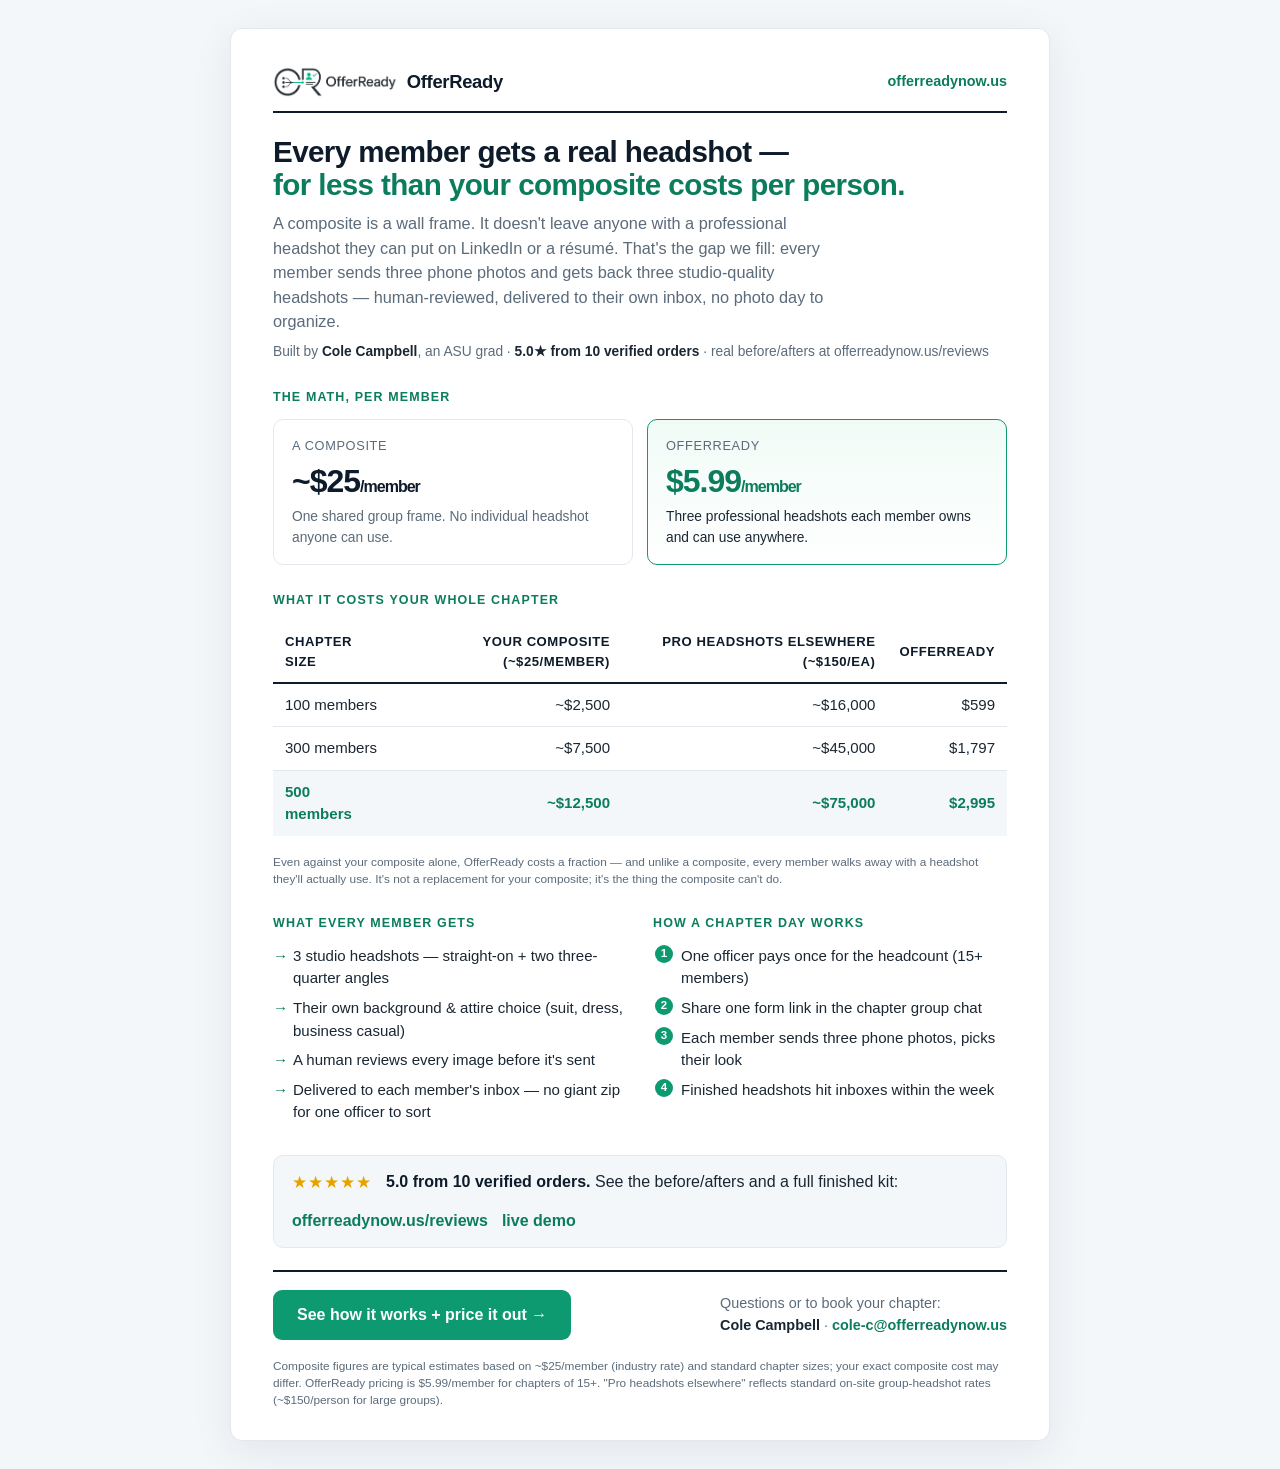
==== chapters/index.html @ 6c017a6f "feat(chapters): forwardable one-pager — composite vs OfferReady for 100/300/500 members" ====
<!DOCTYPE html>
<html lang="en">
<head>
<meta charset="utf-8">
<meta name="viewport" content="width=device-width, initial-scale=1">
<title>Chapter headshots — OfferReady</title>
<meta name="description" content="Every member of your chapter gets three professional headshots for $5.99 each — less than your composite costs per member, and the one thing composites can't give: a headshot each member can actually use.">
<meta property="og:title" content="Professional headshots for your whole chapter — $5.99/member">
<meta property="og:description" content="Composites give you a wall frame. We give every member a real, LinkedIn-ready headshot — for less than you already pay per person.">
<meta property="og:image" content="https://offerreadynow.us/assets/og-card.png">
<meta property="og:url" content="https://offerreadynow.us/chapters/">
<meta property="og:type" content="website">
<meta name="twitter:card" content="summary_large_image">
<link rel="canonical" href="https://offerreadynow.us/chapters/">
<link rel="icon" href="../assets/favicon.png">
<style>
  :root{
    --navy:#0d1b2a; --navy-2:#13263b; --green:#0e9a71; --green-dk:#0b7d5c;
    --ink:#1a2733; --muted:#5b6b7a; --line:#e3e8ee; --paper:#fff; --wash:#f4f7fa;
    --sans:-apple-system,BlinkMacSystemFont,"Segoe UI",Roboto,Helvetica,Arial,sans-serif;
  }
  *{box-sizing:border-box;margin:0;padding:0}
  body{background:var(--wash);color:var(--ink);font-family:var(--sans);line-height:1.5;
    -webkit-font-smoothing:antialiased;padding:28px 16px}
  .sheet{max-width:820px;margin:0 auto;background:var(--paper);border:1px solid var(--line);
    border-radius:12px;padding:38px 42px 30px;box-shadow:0 10px 40px rgba(13,27,42,.08)}

  .top{display:flex;align-items:center;justify-content:space-between;border-bottom:2px solid var(--navy);
    padding-bottom:14px;margin-bottom:22px}
  .top .brand{display:flex;align-items:center;gap:10px}
  .top .brand img{height:30px}
  .top .brand b{font-size:1.15rem;color:var(--navy);letter-spacing:-.3px}
  .top .site{color:var(--green-dk);font-weight:700;font-size:.9rem}

  h1{font-size:1.85rem;line-height:1.12;letter-spacing:-.6px;color:var(--navy);margin-bottom:10px}
  h1 .g{color:var(--green-dk)}
  .lede{color:var(--muted);font-size:1.02rem;max-width:64ch;margin-bottom:8px}
  .by{color:var(--muted);font-size:.86rem;margin-bottom:24px}
  .by b{color:var(--ink)}

  h2{font-size:.78rem;text-transform:uppercase;letter-spacing:.09em;color:var(--green-dk);
    margin:26px 0 12px;font-weight:800}

  /* per-member hero contrast */
  .contrast{display:grid;grid-template-columns:1fr 1fr;gap:14px;margin-bottom:6px}
  .cbox{border:1px solid var(--line);border-radius:10px;padding:16px 18px}
  .cbox.win{border-color:var(--green);background:linear-gradient(180deg,#f0fbf6,#fff)}
  .cbox .k{font-size:.8rem;color:var(--muted);text-transform:uppercase;letter-spacing:.05em}
  .cbox .v{font-size:2rem;font-weight:800;color:var(--navy);letter-spacing:-1px;margin:2px 0}
  .cbox.win .v{color:var(--green-dk)}
  .cbox .d{font-size:.86rem;color:var(--muted)}
  .cbox.win .d{color:var(--ink)}

  table{width:100%;border-collapse:collapse;margin-top:6px;font-size:.94rem}
  th,td{text-align:right;padding:10px 12px;border-bottom:1px solid var(--line)}
  th:first-child,td:first-child{text-align:left}
  thead th{color:var(--navy);font-size:.82rem;text-transform:uppercase;letter-spacing:.04em;
    border-bottom:2px solid var(--navy)}
  tbody tr:last-child{background:var(--wash)}
  tbody tr:last-child td{font-weight:800;color:var(--green-dk);border-bottom:0}
  td .note{color:var(--muted);font-weight:400;font-size:.8rem}
  .save{color:var(--green-dk);font-weight:700}

  .cols{display:grid;grid-template-columns:1fr 1fr;gap:26px}
  ul{list-style:none;margin-top:4px}
  ul li{position:relative;padding-left:20px;margin-bottom:7px;font-size:.94rem}
  ul li::before{content:"→";position:absolute;left:0;color:var(--green-dk);font-weight:800}
  ol{margin:4px 0 0 2px;padding:0;counter-reset:s;list-style:none}
  ol li{position:relative;padding-left:26px;margin-bottom:7px;font-size:.94rem;counter-increment:s}
  ol li::before{content:counter(s);position:absolute;left:0;top:0;width:18px;height:18px;
    background:var(--green);color:#fff;border-radius:50%;font-size:.72rem;font-weight:800;
    display:flex;align-items:center;justify-content:center}

  .proof{display:flex;align-items:center;gap:14px;background:var(--wash);border:1px solid var(--line);
    border-radius:10px;padding:14px 18px;margin-top:24px;flex-wrap:wrap}
  .proof .stars{color:#e5a300;font-size:1.05rem;letter-spacing:1px}
  .proof b{color:var(--navy)}
  .proof a{color:var(--green-dk);font-weight:700;text-decoration:none}

  .cta{margin-top:22px;border-top:2px solid var(--navy);padding-top:18px;display:flex;
    align-items:center;justify-content:space-between;gap:16px;flex-wrap:wrap}
  .cta .book{background:var(--green);color:#fff;text-decoration:none;font-weight:800;
    padding:13px 24px;border-radius:9px;font-size:1rem}
  .cta .contact{font-size:.9rem;color:var(--muted)}
  .cta .contact b{color:var(--ink)}
  .cta .contact a{color:var(--green-dk);text-decoration:none;font-weight:700}

  .fine{color:var(--muted);font-size:.74rem;margin-top:18px;line-height:1.45}

  @media(max-width:620px){.contrast,.cols{grid-template-columns:1fr}.sheet{padding:26px 22px}}
  @media print{
    body{background:#fff;padding:0}
    .sheet{box-shadow:none;border:0;border-radius:0;max-width:100%;padding:0.4in 0.5in}
    .cta .book{border:1.5px solid var(--green-dk)}
    a{text-decoration:none}
  }
</style>
</head>
<body>
<div class="sheet">

  <div class="top">
    <span class="brand"><img src="../assets/logo.png" alt="OfferReady"><b>OfferReady</b></span>
    <span class="site">offerreadynow.us</span>
  </div>

  <h1>Every member gets a real headshot —<br><span class="g">for less than your composite costs per person.</span></h1>
  <p class="lede">A composite is a wall frame. It doesn't leave anyone with a professional headshot they can put on LinkedIn or a résumé. That's the gap we fill: every member sends three phone photos and gets back three studio-quality headshots — human-reviewed, delivered to their own inbox, no photo day to organize.</p>
  <p class="by">Built by <b>Cole Campbell</b>, an ASU grad · <b>5.0★ from 10 verified orders</b> · real before/afters at offerreadynow.us/reviews</p>

  <h2>The math, per member</h2>
  <div class="contrast">
    <div class="cbox">
      <div class="k">A composite</div>
      <div class="v">~$25<span style="font-size:1rem;font-weight:600">/member</span></div>
      <div class="d">One shared group frame. No individual headshot anyone can use.</div>
    </div>
    <div class="cbox win">
      <div class="k">OfferReady</div>
      <div class="v">$5.99<span style="font-size:1rem;font-weight:600">/member</span></div>
      <div class="d">Three professional headshots each member owns and can use anywhere.</div>
    </div>
  </div>

  <h2>What it costs your whole chapter</h2>
  <table>
    <thead>
      <tr><th>Chapter size</th><th>Your composite <span class="note">(~$25/member)</span></th><th>Pro headshots elsewhere <span class="note">(~$150/ea)</span></th><th>OfferReady</th></tr>
    </thead>
    <tbody>
      <tr><td>100 members</td><td>~$2,500</td><td>~$16,000</td><td>$599</td></tr>
      <tr><td>300 members</td><td>~$7,500</td><td>~$45,000</td><td>$1,797</td></tr>
      <tr><td>500 members</td><td>~$12,500</td><td>~$75,000</td><td>$2,995</td></tr>
    </tbody>
  </table>
  <p class="fine">Even against your composite alone, OfferReady costs a fraction — and unlike a composite, every member walks away with a headshot they'll actually use. It's not a replacement for your composite; it's the thing the composite can't do.</p>

  <div class="cols">
    <div>
      <h2>What every member gets</h2>
      <ul>
        <li>3 studio headshots — straight-on + two three-quarter angles</li>
        <li>Their own background &amp; attire choice (suit, dress, business casual)</li>
        <li>A human reviews every image before it's sent</li>
        <li>Delivered to each member's inbox — no giant zip for one officer to sort</li>
      </ul>
    </div>
    <div>
      <h2>How a chapter day works</h2>
      <ol>
        <li>One officer pays once for the headcount (15+ members)</li>
        <li>Share one form link in the chapter group chat</li>
        <li>Each member sends three phone photos, picks their look</li>
        <li>Finished headshots hit inboxes within the week</li>
      </ol>
    </div>
  </div>

  <div class="proof">
    <span class="stars">★★★★★</span>
    <span><b>5.0 from 10 verified orders.</b> See the before/afters and a full finished kit:</span>
    <a href="https://offerreadynow.us/reviews/">offerreadynow.us/reviews</a>
    <a href="https://cole-campbell.offerreadynow.us/">live demo</a>
  </div>

  <div class="cta">
    <a class="book" href="https://offerreadynow.us/groups/">See how it works + price it out →</a>
    <span class="contact">Questions or to book your chapter:<br><b>Cole Campbell</b> · <a href="mailto:cole-c@offerreadynow.us">cole-c@offerreadynow.us</a></span>
  </div>

  <p class="fine">Composite figures are typical estimates based on ~$25/member (industry rate) and standard chapter sizes; your exact composite cost may differ. OfferReady pricing is $5.99/member for chapters of 15+. "Pro headshots elsewhere" reflects standard on-site group-headshot rates (~$150/person for large groups).</p>

</div>
</body>
</html>
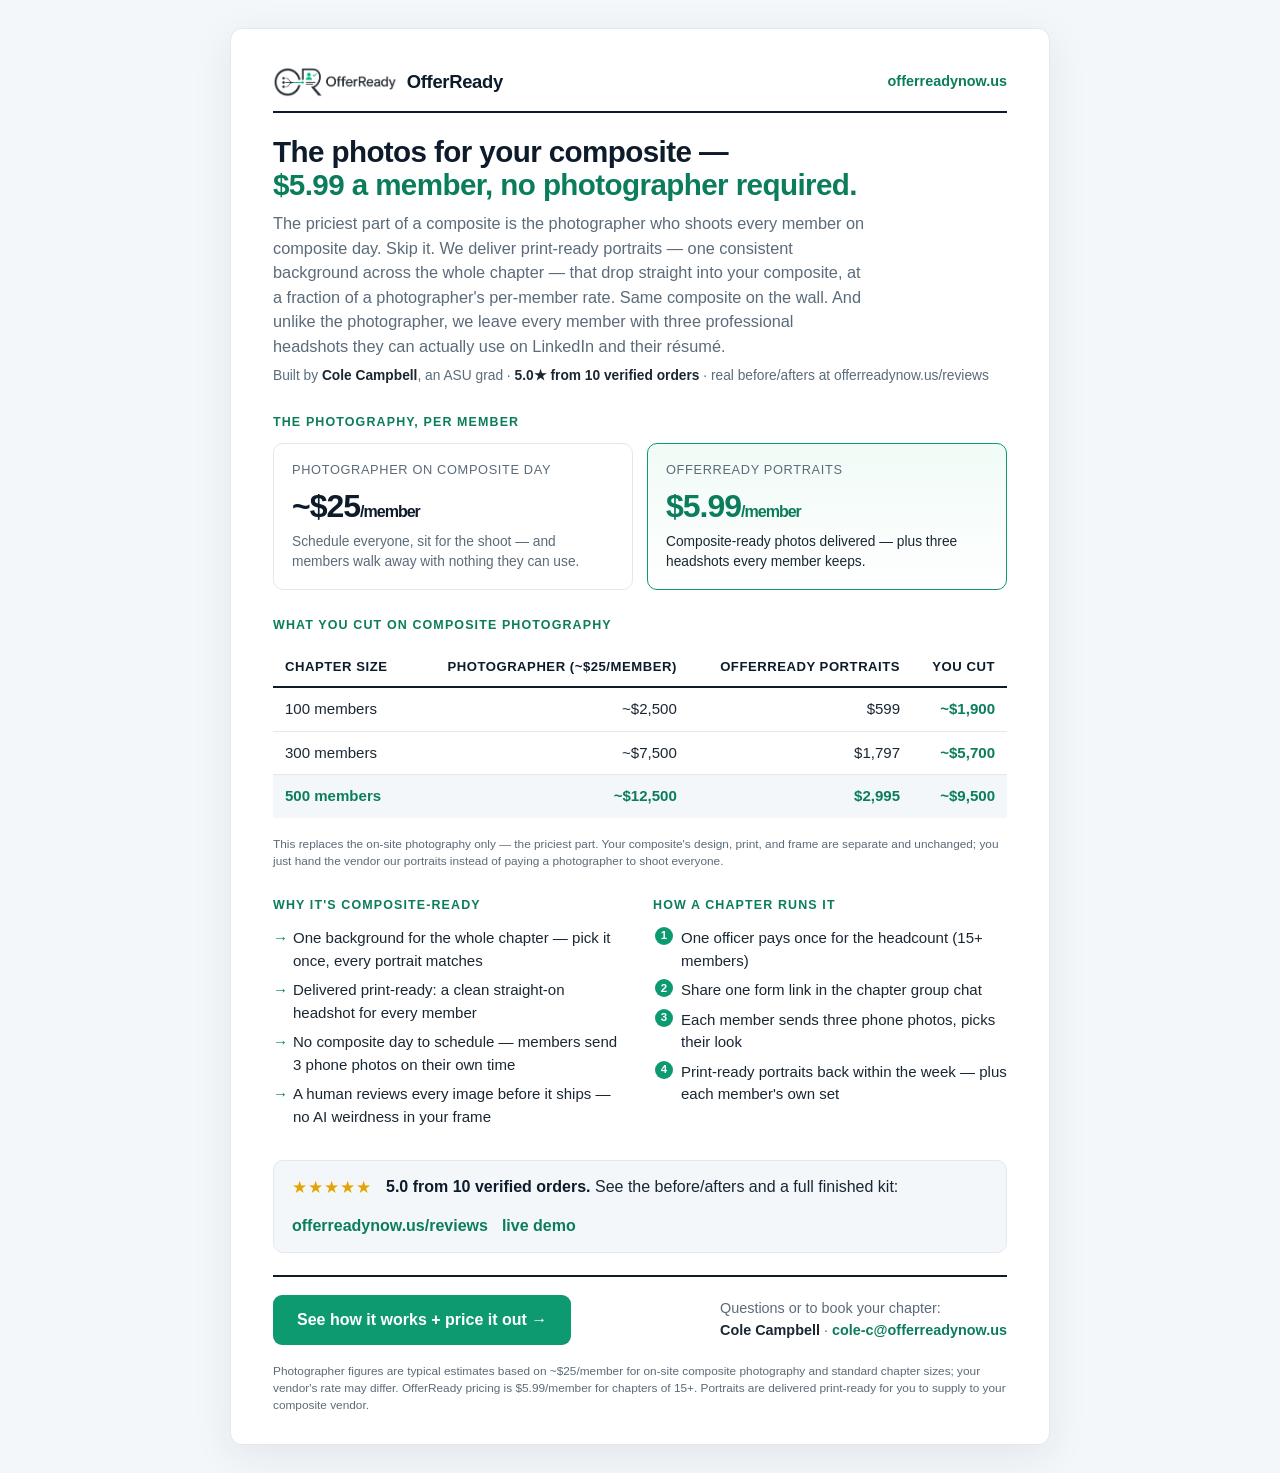
==== commit 445f8803: "copy(chapters): reframe as composite-photography replacement (supply portraits, cut the photographer" ====
--- a/chapters/index.html
+++ b/chapters/index.html
@@ -3,10 +3,10 @@
 <head>
 <meta charset="utf-8">
 <meta name="viewport" content="width=device-width, initial-scale=1">
-<title>Chapter headshots — OfferReady</title>
-<meta name="description" content="Every member of your chapter gets three professional headshots for $5.99 each — less than your composite costs per member, and the one thing composites can't give: a headshot each member can actually use.">
-<meta property="og:title" content="Professional headshots for your whole chapter — $5.99/member">
-<meta property="og:description" content="Composites give you a wall frame. We give every member a real, LinkedIn-ready headshot — for less than you already pay per person.">
+<title>Composite photos for your chapter — OfferReady</title>
+<meta name="description" content="Supply the portraits for your composite for $5.99 a member — skip the photographer on composite day, keep the composite on your wall, and every member walks away with their own professional headshots too.">
+<meta property="og:title" content="The photos for your composite — $5.99/member, photographer not required">
+<meta property="og:description" content="Provide OfferReady portraits for your composite: one consistent background, print-ready, at a fraction of what a photographer charges — and every member keeps their own headshots.">
 <meta property="og:image" content="https://offerreadynow.us/assets/og-card.png">
 <meta property="og:url" content="https://offerreadynow.us/chapters/">
 <meta property="og:type" content="website">
@@ -34,7 +34,7 @@
 
   h1{font-size:1.85rem;line-height:1.12;letter-spacing:-.6px;color:var(--navy);margin-bottom:10px}
   h1 .g{color:var(--green-dk)}
-  .lede{color:var(--muted);font-size:1.02rem;max-width:64ch;margin-bottom:8px}
+  .lede{color:var(--muted);font-size:1.02rem;max-width:66ch;margin-bottom:8px}
   .by{color:var(--muted);font-size:.86rem;margin-bottom:24px}
   .by b{color:var(--ink)}
 
@@ -59,7 +59,7 @@
   tbody tr:last-child{background:var(--wash)}
   tbody tr:last-child td{font-weight:800;color:var(--green-dk);border-bottom:0}
   td .note{color:var(--muted);font-weight:400;font-size:.8rem}
-  .save{color:var(--green-dk);font-weight:700}
+  .cut{color:var(--green-dk);font-weight:700}
 
   .cols{display:grid;grid-template-columns:1fr 1fr;gap:26px}
   ul{list-style:none;margin-top:4px}
@@ -104,54 +104,54 @@
     <span class="site">offerreadynow.us</span>
   </div>
 
-  <h1>Every member gets a real headshot —<br><span class="g">for less than your composite costs per person.</span></h1>
-  <p class="lede">A composite is a wall frame. It doesn't leave anyone with a professional headshot they can put on LinkedIn or a résumé. That's the gap we fill: every member sends three phone photos and gets back three studio-quality headshots — human-reviewed, delivered to their own inbox, no photo day to organize.</p>
+  <h1>The photos for your composite —<br><span class="g">$5.99 a member, no photographer required.</span></h1>
+  <p class="lede">The priciest part of a composite is the photographer who shoots every member on composite day. Skip it. We deliver print-ready portraits — one consistent background across the whole chapter — that drop straight into your composite, at a fraction of a photographer's per-member rate. Same composite on the wall. And unlike the photographer, we leave every member with three professional headshots they can actually use on LinkedIn and their résumé.</p>
   <p class="by">Built by <b>Cole Campbell</b>, an ASU grad · <b>5.0★ from 10 verified orders</b> · real before/afters at offerreadynow.us/reviews</p>
 
-  <h2>The math, per member</h2>
+  <h2>The photography, per member</h2>
   <div class="contrast">
     <div class="cbox">
-      <div class="k">A composite</div>
+      <div class="k">Photographer on composite day</div>
       <div class="v">~$25<span style="font-size:1rem;font-weight:600">/member</span></div>
-      <div class="d">One shared group frame. No individual headshot anyone can use.</div>
+      <div class="d">Schedule everyone, sit for the shoot — and members walk away with nothing they can use.</div>
     </div>
     <div class="cbox win">
-      <div class="k">OfferReady</div>
+      <div class="k">OfferReady portraits</div>
       <div class="v">$5.99<span style="font-size:1rem;font-weight:600">/member</span></div>
-      <div class="d">Three professional headshots each member owns and can use anywhere.</div>
+      <div class="d">Composite-ready photos delivered — plus three headshots every member keeps.</div>
     </div>
   </div>
 
-  <h2>What it costs your whole chapter</h2>
+  <h2>What you cut on composite photography</h2>
   <table>
     <thead>
-      <tr><th>Chapter size</th><th>Your composite <span class="note">(~$25/member)</span></th><th>Pro headshots elsewhere <span class="note">(~$150/ea)</span></th><th>OfferReady</th></tr>
+      <tr><th>Chapter size</th><th>Photographer <span class="note">(~$25/member)</span></th><th>OfferReady portraits</th><th>You cut</th></tr>
     </thead>
     <tbody>
-      <tr><td>100 members</td><td>~$2,500</td><td>~$16,000</td><td>$599</td></tr>
-      <tr><td>300 members</td><td>~$7,500</td><td>~$45,000</td><td>$1,797</td></tr>
-      <tr><td>500 members</td><td>~$12,500</td><td>~$75,000</td><td>$2,995</td></tr>
+      <tr><td>100 members</td><td>~$2,500</td><td>$599</td><td class="cut">~$1,900</td></tr>
+      <tr><td>300 members</td><td>~$7,500</td><td>$1,797</td><td class="cut">~$5,700</td></tr>
+      <tr><td>500 members</td><td>~$12,500</td><td>$2,995</td><td class="cut">~$9,500</td></tr>
     </tbody>
   </table>
-  <p class="fine">Even against your composite alone, OfferReady costs a fraction — and unlike a composite, every member walks away with a headshot they'll actually use. It's not a replacement for your composite; it's the thing the composite can't do.</p>
+  <p class="fine">This replaces the on-site photography only — the priciest part. Your composite's design, print, and frame are separate and unchanged; you just hand the vendor our portraits instead of paying a photographer to shoot everyone.</p>
 
   <div class="cols">
     <div>
-      <h2>What every member gets</h2>
+      <h2>Why it's composite-ready</h2>
       <ul>
-        <li>3 studio headshots — straight-on + two three-quarter angles</li>
-        <li>Their own background &amp; attire choice (suit, dress, business casual)</li>
-        <li>A human reviews every image before it's sent</li>
-        <li>Delivered to each member's inbox — no giant zip for one officer to sort</li>
+        <li>One background for the whole chapter — pick it once, every portrait matches</li>
+        <li>Delivered print-ready: a clean straight-on headshot for every member</li>
+        <li>No composite day to schedule — members send 3 phone photos on their own time</li>
+        <li>A human reviews every image before it ships — no AI weirdness in your frame</li>
       </ul>
     </div>
     <div>
-      <h2>How a chapter day works</h2>
+      <h2>How a chapter runs it</h2>
       <ol>
         <li>One officer pays once for the headcount (15+ members)</li>
         <li>Share one form link in the chapter group chat</li>
         <li>Each member sends three phone photos, picks their look</li>
-        <li>Finished headshots hit inboxes within the week</li>
+        <li>Print-ready portraits back within the week — plus each member's own set</li>
       </ol>
     </div>
   </div>
@@ -168,7 +168,7 @@
     <span class="contact">Questions or to book your chapter:<br><b>Cole Campbell</b> · <a href="mailto:cole-c@offerreadynow.us">cole-c@offerreadynow.us</a></span>
   </div>
 
-  <p class="fine">Composite figures are typical estimates based on ~$25/member (industry rate) and standard chapter sizes; your exact composite cost may differ. OfferReady pricing is $5.99/member for chapters of 15+. "Pro headshots elsewhere" reflects standard on-site group-headshot rates (~$150/person for large groups).</p>
+  <p class="fine">Photographer figures are typical estimates based on ~$25/member for on-site composite photography and standard chapter sizes; your vendor's rate may differ. OfferReady pricing is $5.99/member for chapters of 15+. Portraits are delivered print-ready for you to supply to your composite vendor.</p>
 
 </div>
 </body>
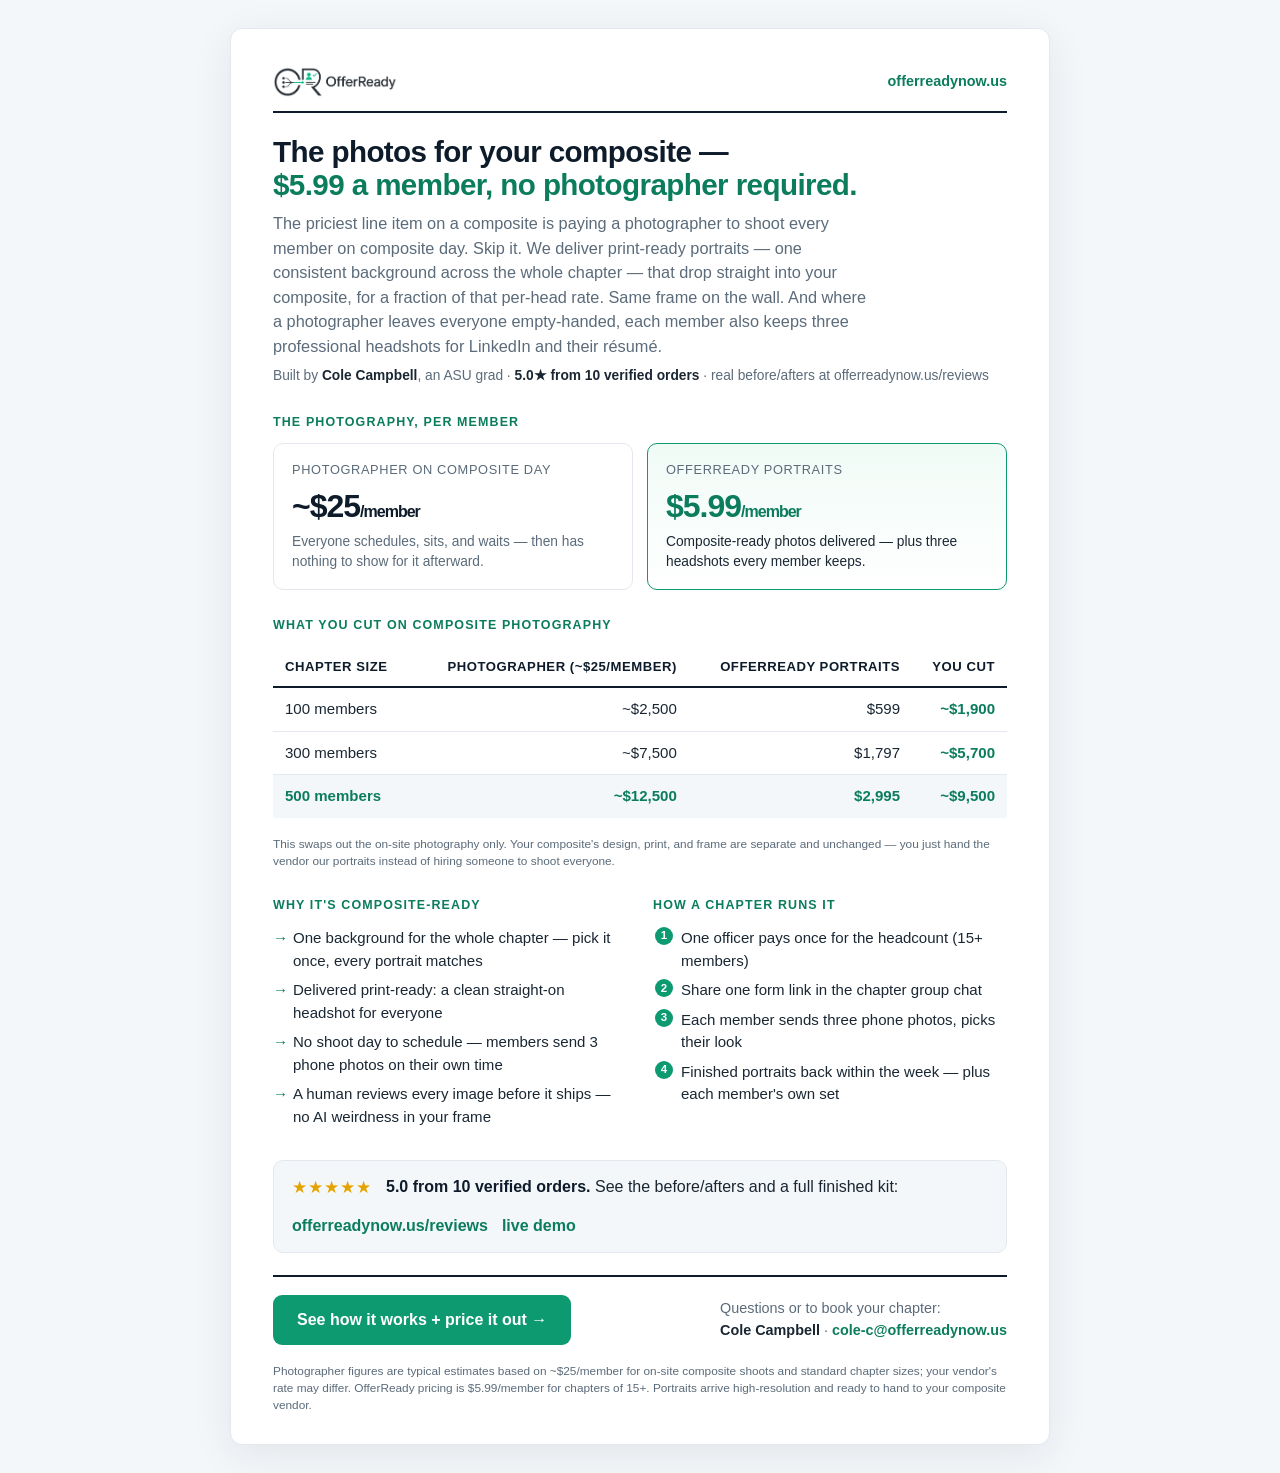
==== commit 5af2d713: "copy(chapters): drop wordmark text (keep logo), de-repeat phrasing" ====
--- a/chapters/index.html
+++ b/chapters/index.html
@@ -100,12 +100,12 @@
 <div class="sheet">
 
   <div class="top">
-    <span class="brand"><img src="../assets/logo.png" alt="OfferReady"><b>OfferReady</b></span>
+    <span class="brand"><img src="../assets/logo.png" alt="OfferReady"></span>
     <span class="site">offerreadynow.us</span>
   </div>
 
   <h1>The photos for your composite —<br><span class="g">$5.99 a member, no photographer required.</span></h1>
-  <p class="lede">The priciest part of a composite is the photographer who shoots every member on composite day. Skip it. We deliver print-ready portraits — one consistent background across the whole chapter — that drop straight into your composite, at a fraction of a photographer's per-member rate. Same composite on the wall. And unlike the photographer, we leave every member with three professional headshots they can actually use on LinkedIn and their résumé.</p>
+  <p class="lede">The priciest line item on a composite is paying a photographer to shoot every member on composite day. Skip it. We deliver print-ready portraits — one consistent background across the whole chapter — that drop straight into your composite, for a fraction of that per-head rate. Same frame on the wall. And where a photographer leaves everyone empty-handed, each member also keeps three professional headshots for LinkedIn and their résumé.</p>
   <p class="by">Built by <b>Cole Campbell</b>, an ASU grad · <b>5.0★ from 10 verified orders</b> · real before/afters at offerreadynow.us/reviews</p>
 
   <h2>The photography, per member</h2>
@@ -113,7 +113,7 @@
     <div class="cbox">
       <div class="k">Photographer on composite day</div>
       <div class="v">~$25<span style="font-size:1rem;font-weight:600">/member</span></div>
-      <div class="d">Schedule everyone, sit for the shoot — and members walk away with nothing they can use.</div>
+      <div class="d">Everyone schedules, sits, and waits — then has nothing to show for it afterward.</div>
     </div>
     <div class="cbox win">
       <div class="k">OfferReady portraits</div>
@@ -133,15 +133,15 @@
       <tr><td>500 members</td><td>~$12,500</td><td>$2,995</td><td class="cut">~$9,500</td></tr>
     </tbody>
   </table>
-  <p class="fine">This replaces the on-site photography only — the priciest part. Your composite's design, print, and frame are separate and unchanged; you just hand the vendor our portraits instead of paying a photographer to shoot everyone.</p>
+  <p class="fine">This swaps out the on-site photography only. Your composite's design, print, and frame are separate and unchanged — you just hand the vendor our portraits instead of hiring someone to shoot everyone.</p>
 
   <div class="cols">
     <div>
       <h2>Why it's composite-ready</h2>
       <ul>
         <li>One background for the whole chapter — pick it once, every portrait matches</li>
-        <li>Delivered print-ready: a clean straight-on headshot for every member</li>
-        <li>No composite day to schedule — members send 3 phone photos on their own time</li>
+        <li>Delivered print-ready: a clean straight-on headshot for everyone</li>
+        <li>No shoot day to schedule — members send 3 phone photos on their own time</li>
         <li>A human reviews every image before it ships — no AI weirdness in your frame</li>
       </ul>
     </div>
@@ -151,7 +151,7 @@
         <li>One officer pays once for the headcount (15+ members)</li>
         <li>Share one form link in the chapter group chat</li>
         <li>Each member sends three phone photos, picks their look</li>
-        <li>Print-ready portraits back within the week — plus each member's own set</li>
+        <li>Finished portraits back within the week — plus each member's own set</li>
       </ol>
     </div>
   </div>
@@ -168,7 +168,7 @@
     <span class="contact">Questions or to book your chapter:<br><b>Cole Campbell</b> · <a href="mailto:cole-c@offerreadynow.us">cole-c@offerreadynow.us</a></span>
   </div>
 
-  <p class="fine">Photographer figures are typical estimates based on ~$25/member for on-site composite photography and standard chapter sizes; your vendor's rate may differ. OfferReady pricing is $5.99/member for chapters of 15+. Portraits are delivered print-ready for you to supply to your composite vendor.</p>
+  <p class="fine">Photographer figures are typical estimates based on ~$25/member for on-site composite shoots and standard chapter sizes; your vendor's rate may differ. OfferReady pricing is $5.99/member for chapters of 15+. Portraits arrive high-resolution and ready to hand to your composite vendor.</p>
 
 </div>
 </body>
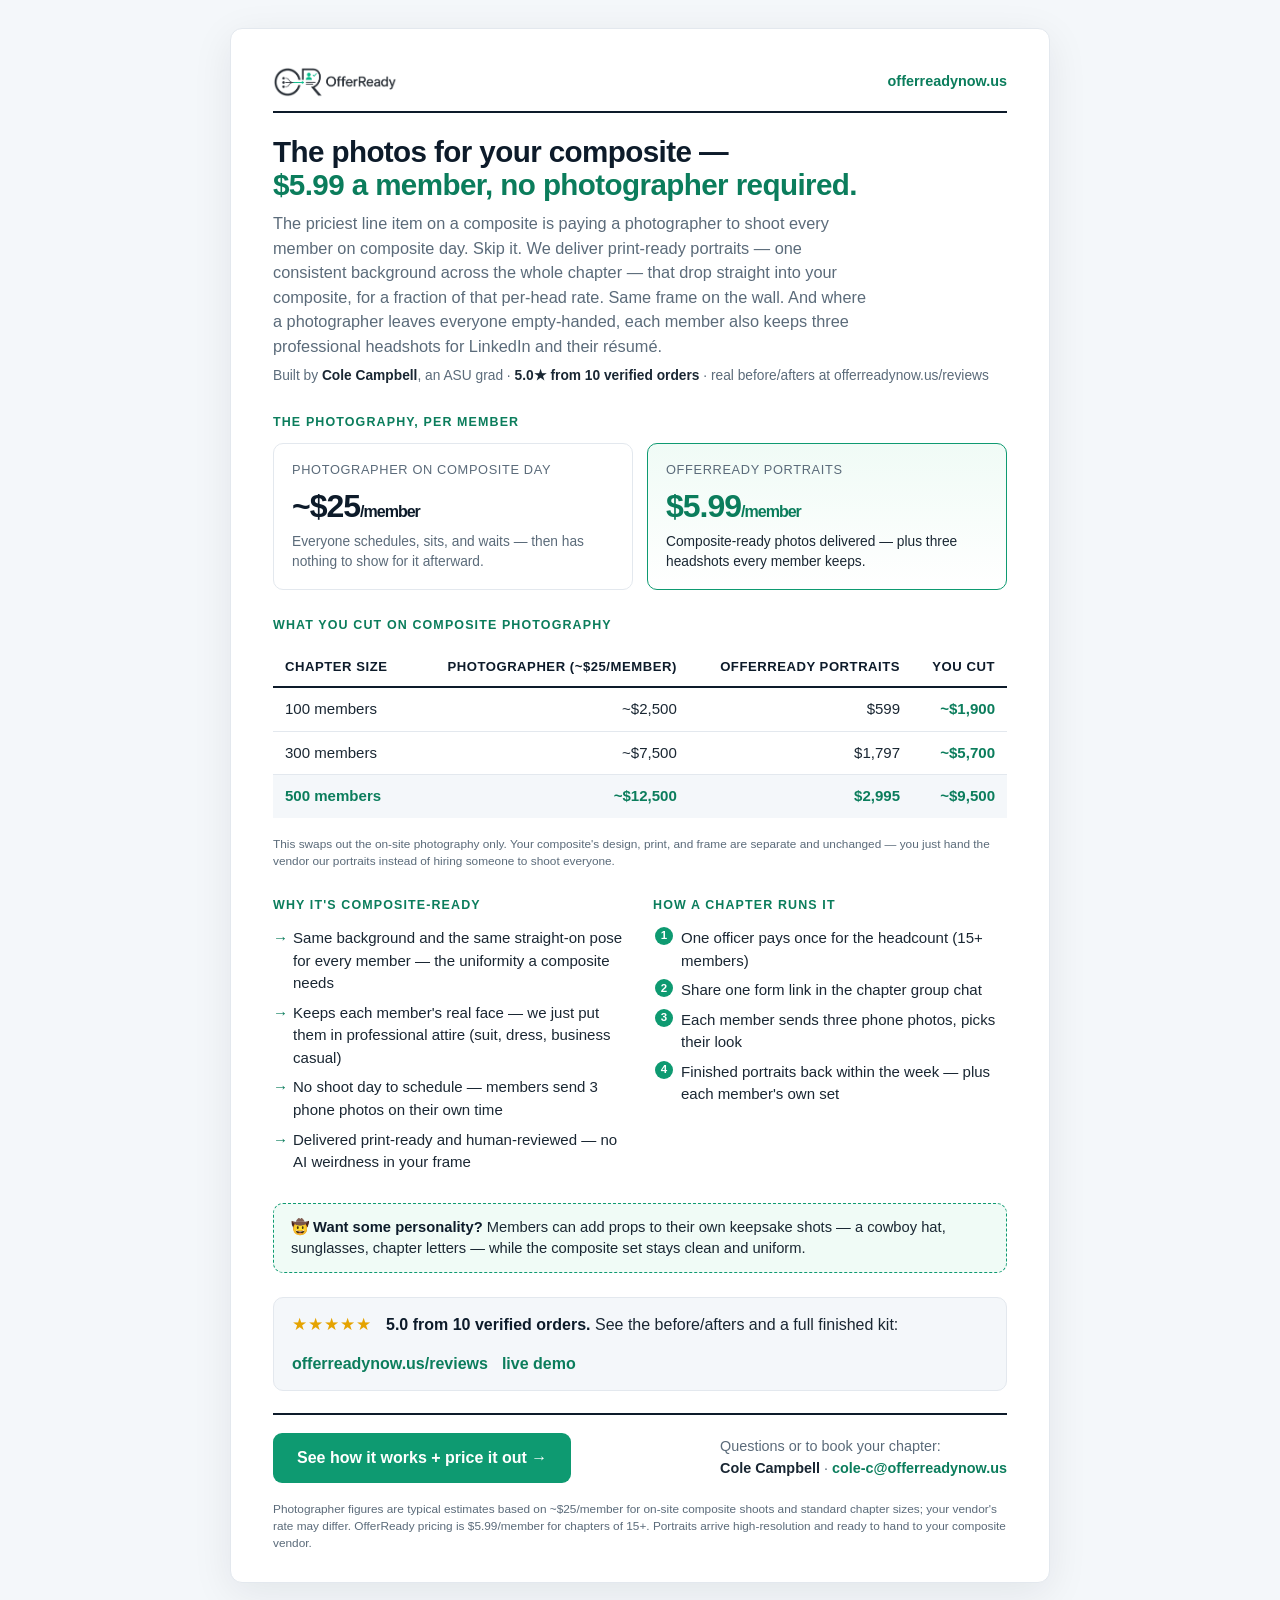
==== commit 3ec192ee: "copy(chapters): add uniformity (same bg/pose), real-face-in-pro-attire, and fun-props callout" ====
--- a/chapters/index.html
+++ b/chapters/index.html
@@ -87,6 +87,10 @@
 
   .fine{color:var(--muted);font-size:.74rem;margin-top:18px;line-height:1.45}
 
+  .fun{margin-top:22px;border:1px dashed var(--green);background:#f0fbf6;border-radius:10px;
+    padding:13px 17px;font-size:.92rem;color:var(--ink);line-height:1.45}
+  .fun b{color:var(--navy)}
+
   @media(max-width:620px){.contrast,.cols{grid-template-columns:1fr}.sheet{padding:26px 22px}}
   @media print{
     body{background:#fff;padding:0}
@@ -139,10 +143,10 @@
     <div>
       <h2>Why it's composite-ready</h2>
       <ul>
-        <li>One background for the whole chapter — pick it once, every portrait matches</li>
-        <li>Delivered print-ready: a clean straight-on headshot for everyone</li>
+        <li>Same background and the same straight-on pose for every member — the uniformity a composite needs</li>
+        <li>Keeps each member's real face — we just put them in professional attire (suit, dress, business casual)</li>
         <li>No shoot day to schedule — members send 3 phone photos on their own time</li>
-        <li>A human reviews every image before it ships — no AI weirdness in your frame</li>
+        <li>Delivered print-ready and human-reviewed — no AI weirdness in your frame</li>
       </ul>
     </div>
     <div>
@@ -155,6 +159,8 @@
       </ol>
     </div>
   </div>
+
+  <div class="fun">🤠 <b>Want some personality?</b> Members can add props to their own keepsake shots — a cowboy hat, sunglasses, chapter letters — while the composite set stays clean and uniform.</div>
 
   <div class="proof">
     <span class="stars">★★★★★</span>
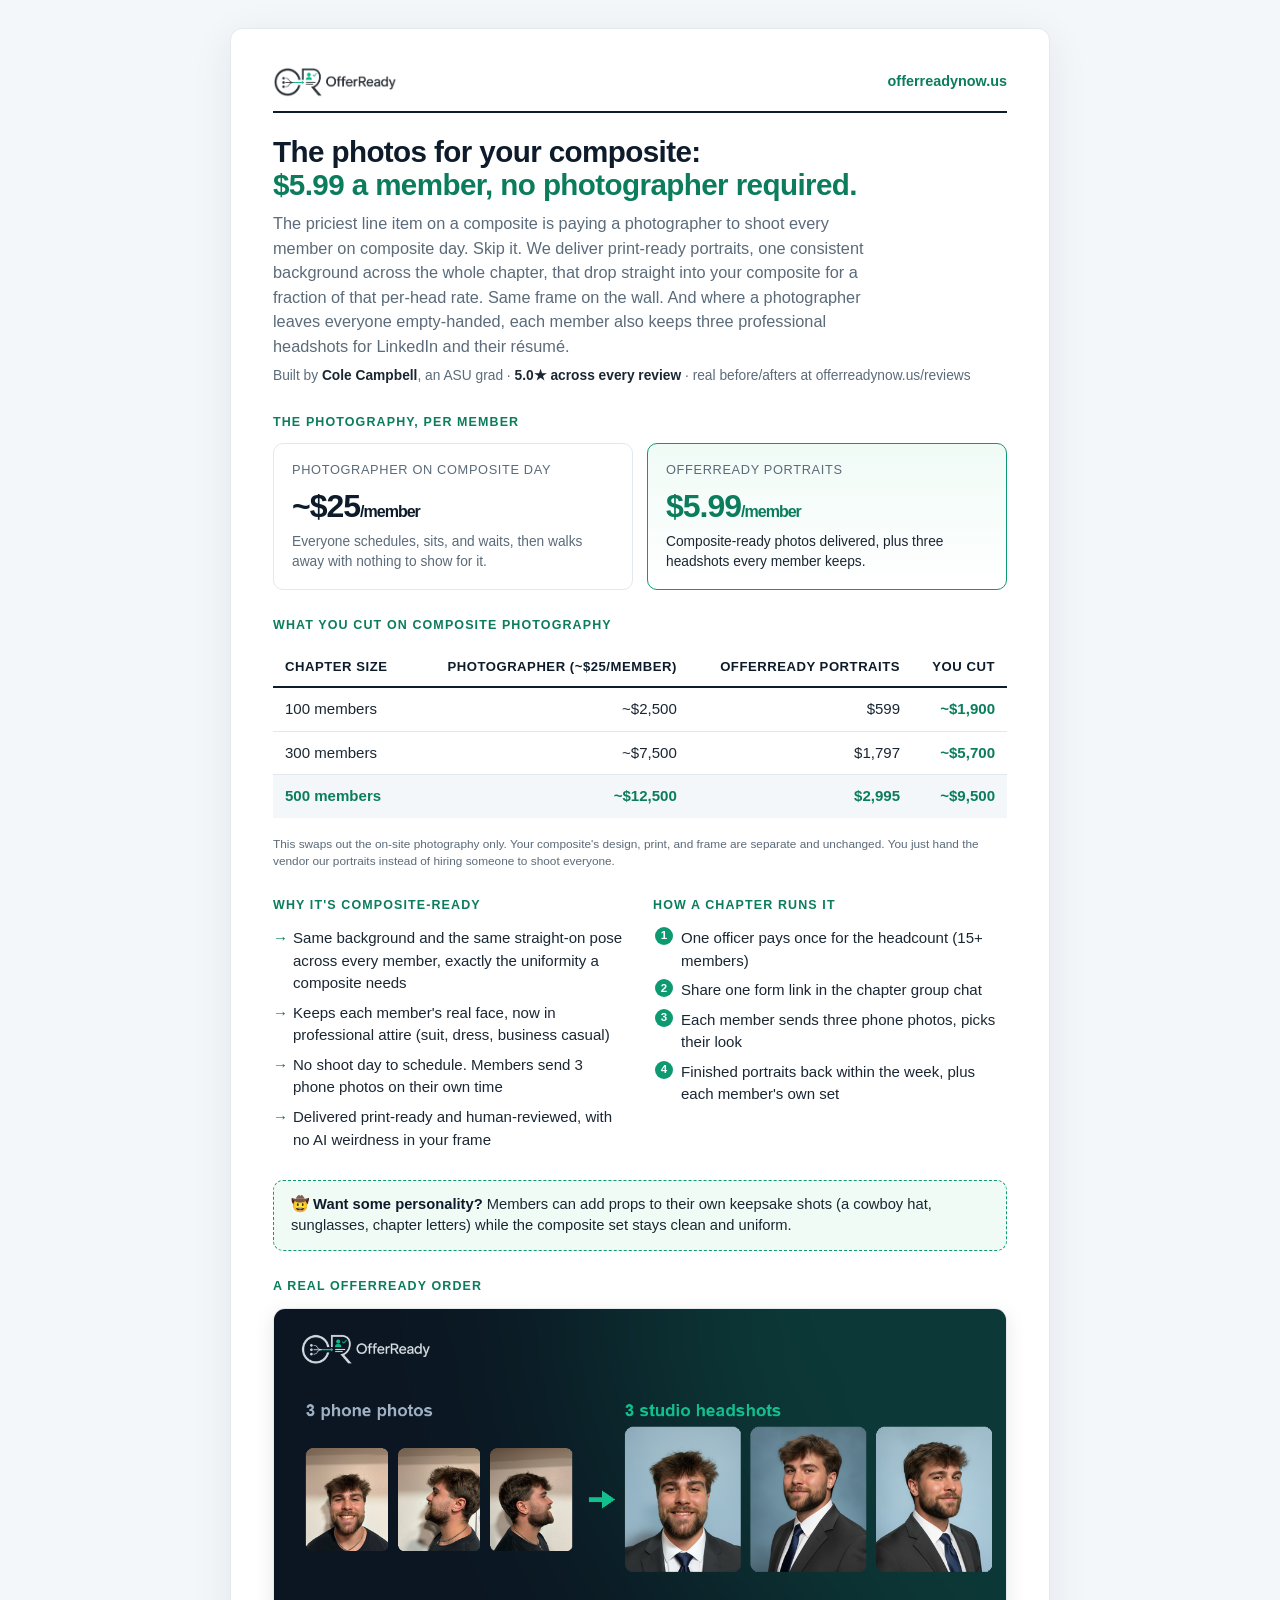
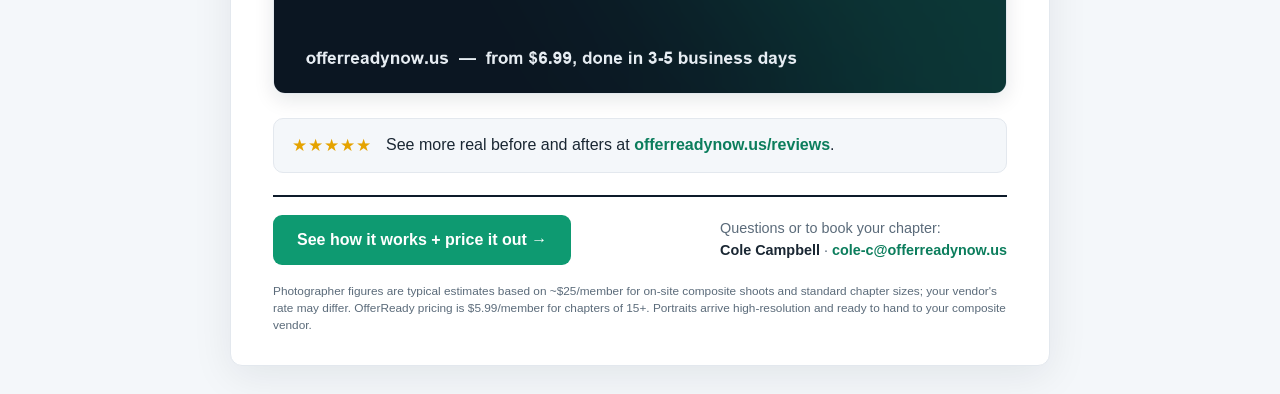
==== commit 7f3c19c9: "copy(chapters): embed real order before/after, drop order count + demo link, remove em-dashes" ====
--- a/chapters/index.html
+++ b/chapters/index.html
@@ -3,11 +3,11 @@
 <head>
 <meta charset="utf-8">
 <meta name="viewport" content="width=device-width, initial-scale=1">
-<title>Composite photos for your chapter — OfferReady</title>
-<meta name="description" content="Supply the portraits for your composite for $5.99 a member — skip the photographer on composite day, keep the composite on your wall, and every member walks away with their own professional headshots too.">
-<meta property="og:title" content="The photos for your composite — $5.99/member, photographer not required">
-<meta property="og:description" content="Provide OfferReady portraits for your composite: one consistent background, print-ready, at a fraction of what a photographer charges — and every member keeps their own headshots.">
-<meta property="og:image" content="https://offerreadynow.us/assets/og-card.png">
+<title>Composite photos for your chapter · OfferReady</title>
+<meta name="description" content="Supply the portraits for your composite for $5.99 a member. Skip the photographer on composite day, keep the composite on your wall, and every member walks away with their own professional headshots too.">
+<meta property="og:title" content="The photos for your composite: $5.99/member, photographer not required">
+<meta property="og:description" content="Provide OfferReady portraits for your composite: one consistent background, print-ready, at a fraction of what a photographer charges, and every member keeps their own headshots.">
+<meta property="og:image" content="https://offerreadynow.us/assets/order-example.png">
 <meta property="og:url" content="https://offerreadynow.us/chapters/">
 <meta property="og:type" content="website">
 <meta name="twitter:card" content="summary_large_image">
@@ -91,6 +91,10 @@
     padding:13px 17px;font-size:.92rem;color:var(--ink);line-height:1.45}
   .fun b{color:var(--navy)}
 
+  .showcase{margin-top:4px;border-radius:12px;overflow:hidden;border:1px solid var(--line);
+    box-shadow:0 6px 20px rgba(13,27,42,.10)}
+  .showcase img{display:block;width:100%;height:auto}
+
   @media(max-width:620px){.contrast,.cols{grid-template-columns:1fr}.sheet{padding:26px 22px}}
   @media print{
     body{background:#fff;padding:0}
@@ -108,21 +112,21 @@
     <span class="site">offerreadynow.us</span>
   </div>
 
-  <h1>The photos for your composite —<br><span class="g">$5.99 a member, no photographer required.</span></h1>
-  <p class="lede">The priciest line item on a composite is paying a photographer to shoot every member on composite day. Skip it. We deliver print-ready portraits — one consistent background across the whole chapter — that drop straight into your composite, for a fraction of that per-head rate. Same frame on the wall. And where a photographer leaves everyone empty-handed, each member also keeps three professional headshots for LinkedIn and their résumé.</p>
-  <p class="by">Built by <b>Cole Campbell</b>, an ASU grad · <b>5.0★ from 10 verified orders</b> · real before/afters at offerreadynow.us/reviews</p>
+  <h1>The photos for your composite:<br><span class="g">$5.99 a member, no photographer required.</span></h1>
+  <p class="lede">The priciest line item on a composite is paying a photographer to shoot every member on composite day. Skip it. We deliver print-ready portraits, one consistent background across the whole chapter, that drop straight into your composite for a fraction of that per-head rate. Same frame on the wall. And where a photographer leaves everyone empty-handed, each member also keeps three professional headshots for LinkedIn and their résumé.</p>
+  <p class="by">Built by <b>Cole Campbell</b>, an ASU grad · <b>5.0★ across every review</b> · real before/afters at offerreadynow.us/reviews</p>
 
   <h2>The photography, per member</h2>
   <div class="contrast">
     <div class="cbox">
       <div class="k">Photographer on composite day</div>
       <div class="v">~$25<span style="font-size:1rem;font-weight:600">/member</span></div>
-      <div class="d">Everyone schedules, sits, and waits — then has nothing to show for it afterward.</div>
+      <div class="d">Everyone schedules, sits, and waits, then walks away with nothing to show for it.</div>
     </div>
     <div class="cbox win">
       <div class="k">OfferReady portraits</div>
       <div class="v">$5.99<span style="font-size:1rem;font-weight:600">/member</span></div>
-      <div class="d">Composite-ready photos delivered — plus three headshots every member keeps.</div>
+      <div class="d">Composite-ready photos delivered, plus three headshots every member keeps.</div>
     </div>
   </div>
 
@@ -137,16 +141,16 @@
       <tr><td>500 members</td><td>~$12,500</td><td>$2,995</td><td class="cut">~$9,500</td></tr>
     </tbody>
   </table>
-  <p class="fine">This swaps out the on-site photography only. Your composite's design, print, and frame are separate and unchanged — you just hand the vendor our portraits instead of hiring someone to shoot everyone.</p>
+  <p class="fine">This swaps out the on-site photography only. Your composite's design, print, and frame are separate and unchanged. You just hand the vendor our portraits instead of hiring someone to shoot everyone.</p>
 
   <div class="cols">
     <div>
       <h2>Why it's composite-ready</h2>
       <ul>
-        <li>Same background and the same straight-on pose for every member — the uniformity a composite needs</li>
-        <li>Keeps each member's real face — we just put them in professional attire (suit, dress, business casual)</li>
-        <li>No shoot day to schedule — members send 3 phone photos on their own time</li>
-        <li>Delivered print-ready and human-reviewed — no AI weirdness in your frame</li>
+        <li>Same background and the same straight-on pose across every member, exactly the uniformity a composite needs</li>
+        <li>Keeps each member's real face, now in professional attire (suit, dress, business casual)</li>
+        <li>No shoot day to schedule. Members send 3 phone photos on their own time</li>
+        <li>Delivered print-ready and human-reviewed, with no AI weirdness in your frame</li>
       </ul>
     </div>
     <div>
@@ -155,18 +159,20 @@
         <li>One officer pays once for the headcount (15+ members)</li>
         <li>Share one form link in the chapter group chat</li>
         <li>Each member sends three phone photos, picks their look</li>
-        <li>Finished portraits back within the week — plus each member's own set</li>
+        <li>Finished portraits back within the week, plus each member's own set</li>
       </ol>
     </div>
   </div>
 
-  <div class="fun">🤠 <b>Want some personality?</b> Members can add props to their own keepsake shots — a cowboy hat, sunglasses, chapter letters — while the composite set stays clean and uniform.</div>
+  <div class="fun">🤠 <b>Want some personality?</b> Members can add props to their own keepsake shots (a cowboy hat, sunglasses, chapter letters) while the composite set stays clean and uniform.</div>
 
+  <h2>A real OfferReady order</h2>
+  <div class="showcase">
+    <img src="../assets/order-example.png" alt="Three phone photos turned into three studio headshots">
+  </div>
   <div class="proof">
     <span class="stars">★★★★★</span>
-    <span><b>5.0 from 10 verified orders.</b> See the before/afters and a full finished kit:</span>
-    <a href="https://offerreadynow.us/reviews/">offerreadynow.us/reviews</a>
-    <a href="https://cole-campbell.offerreadynow.us/">live demo</a>
+    <span>See more real before and afters at <a href="https://offerreadynow.us/reviews/">offerreadynow.us/reviews</a>.</span>
   </div>
 
   <div class="cta">
